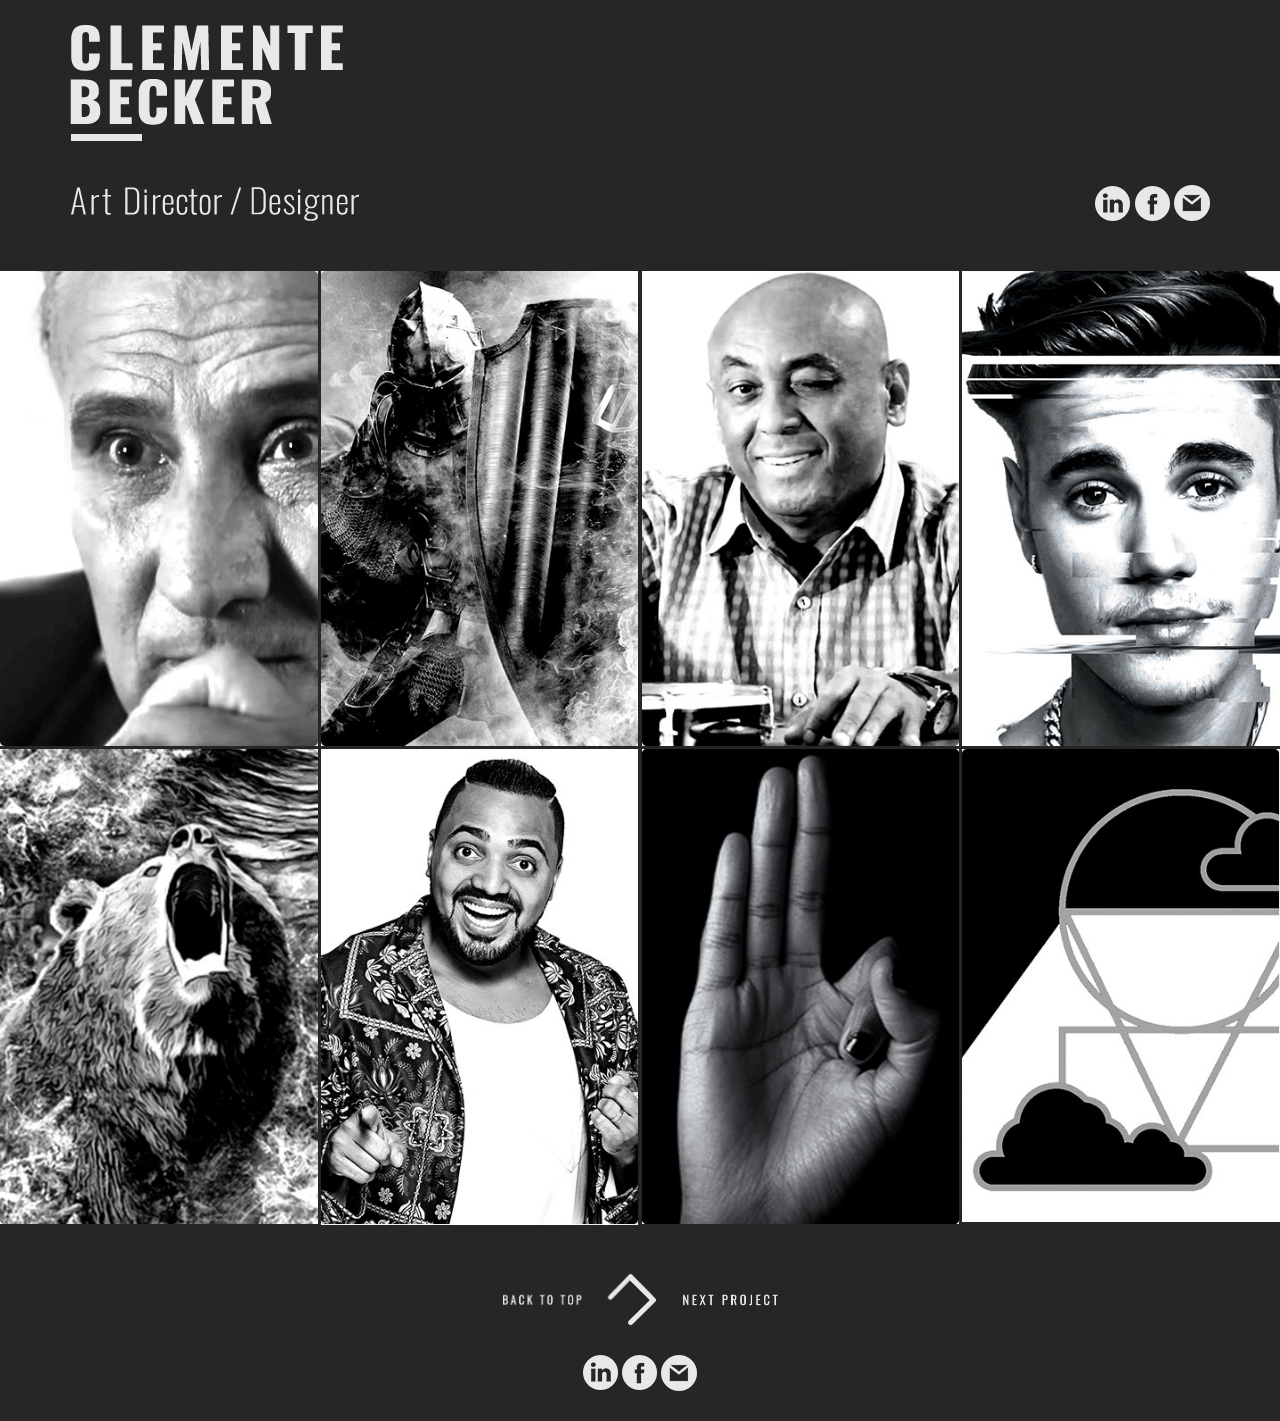
==== index.html @ b306f167 "arrumando a responsividade das imagens na home" ====
<html>
<head>
  <meta charset="UTF-8">
  <meta http-equiv="X-UA-Compatible" content="IE=edge">
  <meta name="viewport" content="width=device-width, initial-scale=1">

  <link rel="stylesheet" href='assets/css/bootstrap.min.css'>
  <link rel="stylesheet" href='assets/css/images.css' type="text/css">
  <link rel="stylesheet" href='assets/css/head.css' type="text/css">

  <script src="assets/libs/jquery-3.3.1.min.js"></script>

  <script src="https://stackpath.bootstrapcdn.com/bootstrap/4.3.1/js/bootstrap.min.js" integrity="sha384-JjSmVgyd0p3pXB1rRibZUAYoIIy6OrQ6VrjIEaFf/nJGzIxFDsf4x0xIM+B07jRM" crossorigin="anonymous"></script>
  <script src="assets/js/functions.js"></script>
  <!-- <script type="text/javascript" src="assets/js/bootstrap.js"></script> -->

  <title>Clemente Becker</title>
  <style>

    a:hover {
      text-decoration: none;
    }

    .pointer{
      cursor:pointer;
    }

  </style>
</head>
<body style="background-color:#262626; color:#e8e8e8">
    <div class="container">
        <div class="row justify-content-between marginAround" style="margin-top:25px; margin-bottom:50px">
            <div id="clementeBekcer">
                <a href="index.html">
                    <img src="assets/images/home/Logo.png" class="img-fluid" alt="Responsive image">
                </a>
            </div>
            <div class="alignIcons">
                <a target="blank" href="https://www.linkedin.com/in/clemente-a-becker-0a297139/">
                    <img class="linkedin" src="assets/images/home/linkedin.png">
                </a>
                <a target="blank" href="https://www.facebook.com/clementealmeida">
                    <img class="facebook" src="assets/images/home/fb.png">
                </a>
                <a target="blank" href="mailto:clementebeckeralmeida@gmail.com">
                    <img class="email" src="assets/images/home/email.png">
                </a>
            </div>

        </div>
    </div>

    <div style="margin-bottom:3px; display:flex">
       <!-- <div class="images">

           <div class="card_1 pointer projects" style=" margin-right:3px"><a href="e-mais-jogo.html"></a></div>
           <div class="card_2 pointer projects" style=" margin-right:3px "><a href="todo-mundo-joga.html"></a></div>
           <div class="card_3 pointer projects" style=" margin-right:3px"><a href="do-jeito-que-o-povo-gosta.html"></a></div>
           <div class="card_4 pointer projects"><a href="follow-on-spotify.html"></a></div>
       </div>

       <div class="images">
           <div class="card_5 pointer projects" style=" margin-right:3px"><a href="do-not-have-a-good-day.html"></a></div>
           <div class="card_6 pointer projects" style=" margin-right:3px"><a href="abriu-achou-ganhou.html"></a></div>
           <div class="card_7 pointer projects" style=" margin-right:3px"><a href="dubla-com-a-mao.html"></a></div>
           <div class="card_8 pointer projects"><a href="branding.html"></a></div>
        </div>
    </div> -->

        <div class="portifolio" style=" margin-right:3px">
            <img src="assets/images/home/TUMB_1.jpg" class="img-fluid" alt="Responsive image">
        </div>
        <div class="portifolio" style=" margin-right:3px">
            <img src="assets/images/home/TUMB_2.jpg" class="img-fluid" alt="Responsive image">
        </div>
        <div class="portifolio" style=" margin-right:3px">
            <img src="assets/images/home/TUMB_3.jpg" class="img-fluid" alt="Responsive image">
        </div>
        <div class="portifolio">
            <img src="assets/images/home/TUMB_4.jpg" class="img-fluid" alt="Responsive image">
        </div>

    </div>

    <div style="display:flex">

        <div class="portifolio" style=" margin-right:3px">
            <img src="assets/images/home/TUMB_5.jpg" class="img-fluid" alt="Responsive image">
        </div>
        <div class="portifolio" style=" margin-right:3px">
            <img src="assets/images/home/TUMB_6.jpg" class="img-fluid" alt="Responsive image">
        </div>
        <div class="portifolio" style=" margin-right:3px">
            <img src="assets/images/home/TUMB_7.jpg" class="img-fluid" alt="Responsive image">
        </div>
        <div class="portifolio">
            <img src="assets/images/home/TUMB_8.jpg" class="img-fluid" alt="Responsive image">
        </div>

    </div>

</body>

<footer>
    <div class="container">
        <div style="margin-bottom:30px; margin-top: 50px">
            <div style="display: flex; align-items: center; justify-content: center;">
                <a href="">
                    <img class="back_to_top" src="assets/images/home/back_to_top.png" width="150px" style="margin-right: -25px;margin-top: -20px;">
                </a>
                <a href="e-mais-jogo.html">
                    <img class="next_project" src="assets/images/home/next_project.png" width="150px">
                </a>
            </div>
        </div>

        <div class="text-center" style="margin-bottom:30px">
            <a  target="blank" href="https://www.linkedin.com/in/clemente-a-becker-0a297139/">
                <img class="linkedin" src="assets/images/home/linkedin.png">
            </a>
            <a target="blank" href="https://www.facebook.com/clementealmeida">
                <img class="facebook" src="assets/images/home/fb.png">
            </a>
            <a target="blank" href="mailto:clementebeckeralmeida@gmail.com">
                <img class="email" src="assets/images/home/email.png">
            </a>
        </div>
    </div>
</footer>
</html>
---- assets/css/images.css ----
/* // Medium devices (tablets, 768px and up) */
/* @media only screen and (min-width: 992px) { */
@media (min-width: 768px) {

  .card_1{
    height:420px;
    background: url("../images/home/TUMB_1.jpg");
    background-position: center center;
    background-repeat: no-repeat;
    background-size: cover;
    width: 25%;
  }

  .card_2{
    height:420px;
    background: url("../images/home/TUMB_2.jpg");
    background-position: center center;
    background-repeat: no-repeat;
    background-size: cover;
    width: 25%;
  }

  .card_3{
    height:420px;
    background: url("../images/home/TUMB_3.jpg");
    background-position: center center;
    background-repeat: no-repeat;
    background-size: cover;
    width: 25%;
  }

  .card_4{
    height:420px;
    background: url("../images/home/TUMB_4.jpg");
    background-position: center center;
    background-repeat: no-repeat;
    background-size: cover;
    width: 25%;
  }

  .card_5{
    height:420px;
    background: url("../images/home/TUMB_5.jpg");
    background-position: center center;
    background-repeat: no-repeat;
    background-size: cover;
    width: 25%;
  }

  .card_6{
    height:420px;
    background: url("../images/home/TUMB_6.jpg");
    background-position: center center;
    background-repeat: no-repeat;
    background-size: cover;
    width: 25%;
  }

  .card_7{
    height:420px;
    background: url("../images/home/TUMB_7.jpg");
    background-position: center center;
    background-repeat: no-repeat;
    background-size: cover;
    width: 25%;
  }

  .card_8{
    height:420px;
    background: url("../images/home/TUMB_8.jpg");
    background-position: center center;
    background-repeat: no-repeat;
    background-size: cover;
    width: 25%;
  }

  .card_1:hover {
      background: url("../images/home/TUMB_1_mo.jpg");
      background-position: center;
      background-repeat: no-repeat;
      background-size: cover;
      width: 25%;
  }

  .card_2:hover {
      background: url("../images/home/TUMB_2_mo.jpg");
      background-position: center center;
      background-repeat: no-repeat;
      background-size: cover;
      width: 25%;
  }

  .card_3:hover {
      background: url("../images/home/TUMB_3_mo.jpg");
      background-position: center center;
      background-repeat: no-repeat;
      background-size: cover;
      width: 25%;
  }

  .card_4:hover {
      background: url("../images/home/TUMB_4_mo.jpg");
      background-position: center center;
      background-repeat: no-repeat;
      background-size: cover;
      width: 25%;
  }

  .card_5:hover {
      background: url("../images/home/TUMB_5_mo.jpg");
      background-position: center center;
      background-repeat: no-repeat;
      background-size: cover;
      width: 25%;
  }

  .card_6:hover {
      background: url("../images/home/TUMB_6_mo.jpg");
      background-position: center center;
      background-repeat: no-repeat;
      background-size: cover;
      width: 25%;
  }

  .card_7:hover {
      background: url("../images/home/TUMB_7_mo.jpg");
      background-position: center center;
      background-repeat: no-repeat;
      background-size: cover;
      width: 25%;
  }

  .card_8:hover {
      background: url("../images/home/TUMB_8_mo.jpg");
      background-position: center center;
      background-repeat: no-repeat;
      background-size: cover;
      width: 25%;
  }


  /* .images{
    display: flex;
    align-items: center;
    justify-content: center;
    margin-bottom:3px;
  } */

  .portifolio{
    width: 25%;
  }


}
/* // Extra small devices (portrait phones, less than 576px) */
@media only screen and (max-width: 767px) {

  .card_1{
    height:420px;
    background: url("../images/home/TUMB_1.jpg");
    background-position: center center;
    background-repeat: no-repeat;
    background-size: cover;
    width: 100% !important;
  }

  .card_2{
    height:420px;
    background: url("../images/home/TUMB_2.jpg");
    background-position: center center;
    background-repeat: no-repeat;
    background-size: cover;
    width: 100% !important;
  }

  .card_3{
    height:420px;
    background: url("../images/home/TUMB_3.jpg");
    background-position: center center;
    background-repeat: no-repeat;
    background-size: cover;
    width: 100% !important;
  }

  .card_4{
    height:420px;
    background: url("../images/home/TUMB_4.jpg");
    background-position: center center;
    background-repeat: no-repeat;
    background-size: cover;
    width: 100% !important;
  }

  .card_5{
    height:420px;
    background: url("../images/home/TUMB_5.jpg");
    background-position: center center;
    background-repeat: no-repeat;
    background-size: cover;
    width: 100% !important;
  }

  .card_6{
    height:420px;
    background: url("../images/home/TUMB_6.jpg");
    background-position: center center;
    background-repeat: no-repeat;
    background-size: cover;
    width: 100% !important;
  }

  .card_7{
    height:420px;
    background: url("../images/home/TUMB_7.jpg");
    background-position: center center;
    background-repeat: no-repeat;
    background-size: cover;
    width: 100% !important;
  }

  .card_8{
    height:420px;
    background: url("../images/home/TUMB_8.jpg");
    background-position: center center;
    background-repeat: no-repeat;
    background-size: cover;
    width: 100% !important;
  }

  .card_1:hover {
      background: url("../images/home/TUMB_1_mo.jpg");
      background-position: center;
      background-repeat: no-repeat;
      background-size: cover;
      width: 100% !important;
  }

  .card_2:hover {
      background: url("../images/home/TUMB_2_mo.jpg");
      background-position: center center;
      background-repeat: no-repeat;
      background-size: cover;
      width: 100% !important;
  }

  .card_3:hover {
      background: url("../images/home/TUMB_3_mo.jpg");
      background-position: center center;
      background-repeat: no-repeat;
      background-size: cover;
      width: 100% !important;
  }

  .card_4:hover {
      background: url("../images/home/TUMB_4_mo.jpg");
      background-position: center center;
      background-repeat: no-repeat;
      background-size: cover;
      width: 100% !important;
  }

  .card_5:hover {
      background: url("../images/home/TUMB_5_mo.jpg");
      background-position: center center;
      background-repeat: no-repeat;
      background-size: cover;
      width: 100% !important;
  }

  .card_6:hover {
      background: url("../images/home/TUMB_6_mo.jpg");
      background-position: center center;
      background-repeat: no-repeat;
      background-size: cover;
      width: 100% !important;
  }

  .card_7:hover {
      background: url("../images/home/TUMB_7_mo.jpg");
      background-position: center center;
      background-repeat: no-repeat;
      background-size: cover;
      width: 100% !important;
  }

  .card_8:hover {
      background: url("../images/home/TUMB_8_mo.jpg");
      background-position: center center;
      background-repeat: no-repeat;
      background-size: cover;
      width: 100% !important;
  }

  /* .images{
    display: flex;


  } */

  .portifolio{
    width: 100%;
  }

  .gif{
    width: 100% !important;
  }

}



/* } */
---- assets/css/head.css ----
@media only screen and (min-width: 992px) {

  .alignIcons{
    margin-top: auto;
  }



}

@media only screen and (max-width: 600px) {

  .alignIcons{
    margin-top: 30px !important;
    margin-left: auto;
    margin-right: auto;
  }

  .marginAround{
    margin-left: auto;
    margin-right: auto;

  }


}
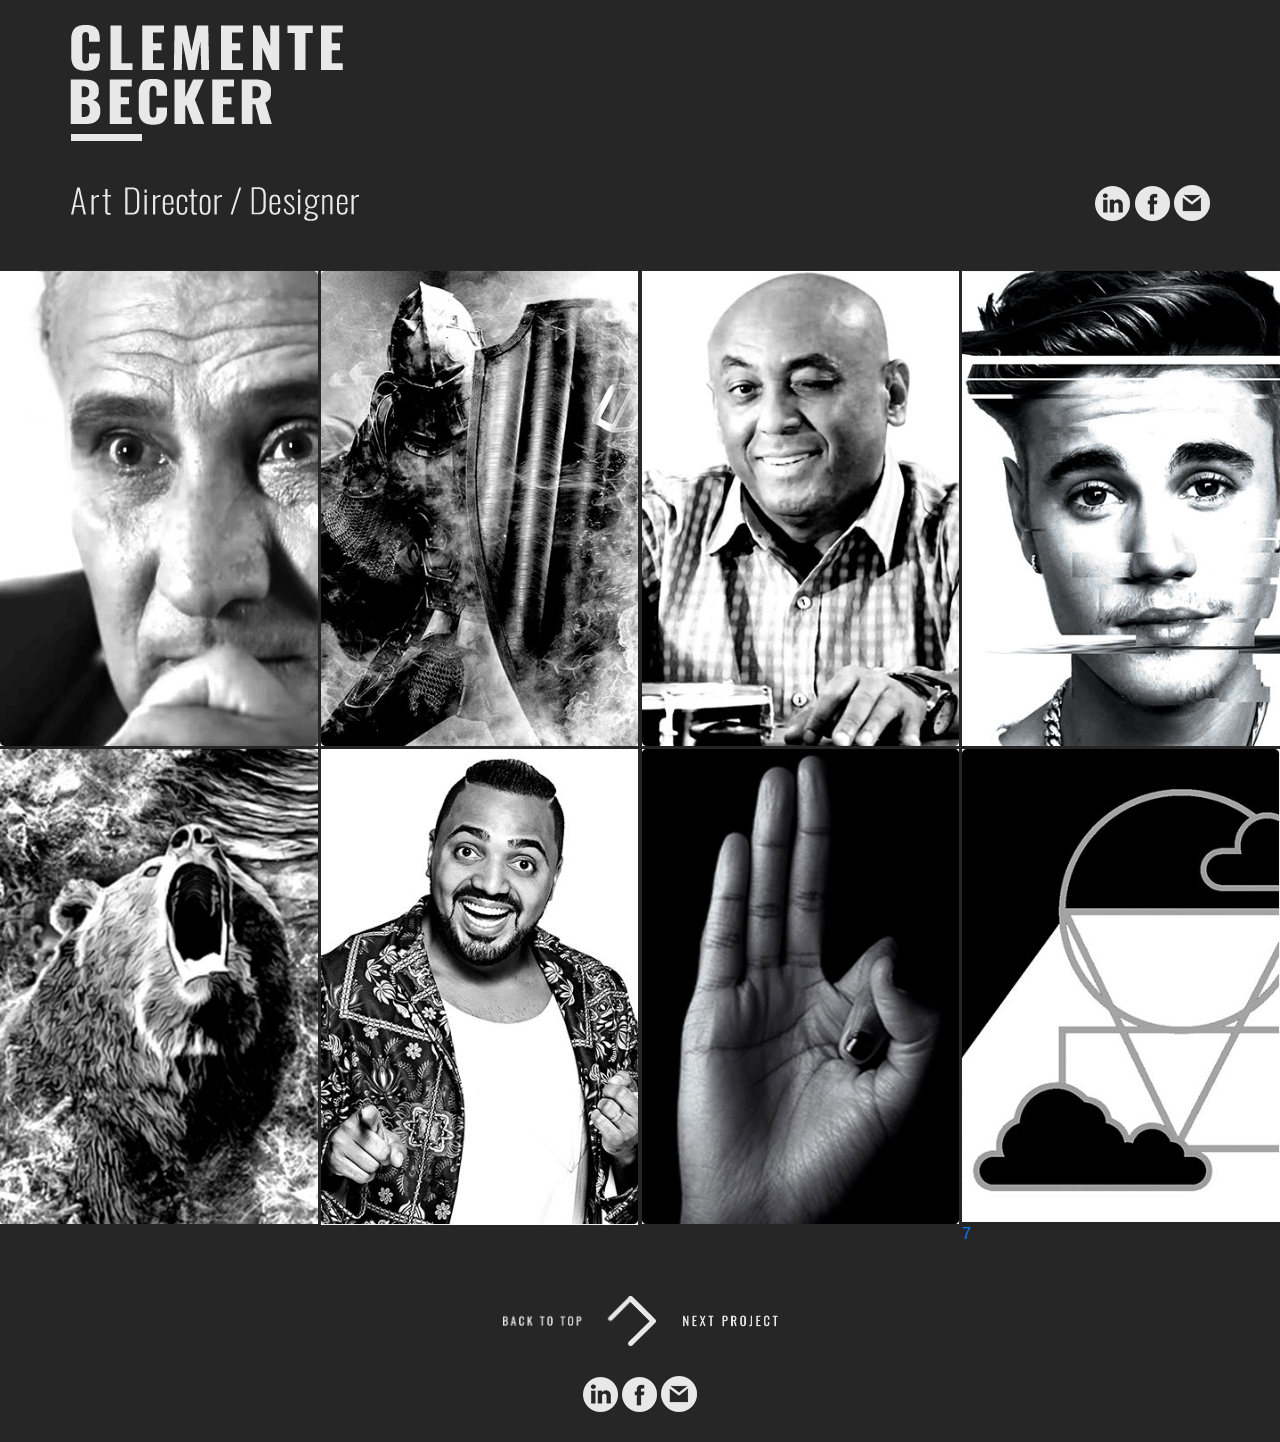
==== commit bb4ca672: "arrumando a responsividade das imagens na home" ====
--- a/index.html
+++ b/index.html
@@ -68,16 +68,24 @@
     </div> -->
 
         <div class="portifolio" style=" margin-right:3px">
-            <img src="assets/images/home/TUMB_1.jpg" class="img-fluid" alt="Responsive image">
+          <a href="e-mais-jogo.html.html">
+              <img src="assets/images/home/TUMB_1.jpg" class="img-fluid" alt="Responsive image">
+          </a>
         </div>
         <div class="portifolio" style=" margin-right:3px">
-            <img src="assets/images/home/TUMB_2.jpg" class="img-fluid" alt="Responsive image">
+          <a href="todo-mundo-joga.html">
+              <img src="assets/images/home/TUMB_2.jpg" class="img-fluid" alt="Responsive image">
+          </a>
         </div>
         <div class="portifolio" style=" margin-right:3px">
-            <img src="assets/images/home/TUMB_3.jpg" class="img-fluid" alt="Responsive image">
+          <a href="do-jeito-que-o-povo-gosta.html">
+              <img src="assets/images/home/TUMB_3.jpg" class="img-fluid" alt="Responsive image">
+          </a>
         </div>
         <div class="portifolio">
-            <img src="assets/images/home/TUMB_4.jpg" class="img-fluid" alt="Responsive image">
+          <a href="follow-on-spotify.html">
+              <img src="assets/images/home/TUMB_4.jpg" class="img-fluid" alt="Responsive image">
+          </a>
         </div>
 
     </div>
@@ -85,16 +93,24 @@
     <div style="display:flex">
 
         <div class="portifolio" style=" margin-right:3px">
-            <img src="assets/images/home/TUMB_5.jpg" class="img-fluid" alt="Responsive image">
+          <a href="do-not-have-a-good-day.html">
+              <img src="assets/images/home/TUMB_5.jpg" class="img-fluid" alt="Responsive image">
+          </a>
         </div>
         <div class="portifolio" style=" margin-right:3px">
-            <img src="assets/images/home/TUMB_6.jpg" class="img-fluid" alt="Responsive image">
+          <a href="abriu-achou-ganhou.html">
+              <img src="assets/images/home/TUMB_6.jpg" class="img-fluid" alt="Responsive image">
+          </a>
         </div>
         <div class="portifolio" style=" margin-right:3px">
-            <img src="assets/images/home/TUMB_7.jpg" class="img-fluid" alt="Responsive image">
+          <a href="dubla-com-a-mao.html">
+              <img src="assets/images/home/TUMB_7.jpg" class="img-fluid" alt="Responsive image">
+          </a>
         </div>
         <div class="portifolio">
-            <img src="assets/images/home/TUMB_8.jpg" class="img-fluid" alt="Responsive image">
+          <a href="branding.html">
+              <img src="assets/images/home/TUMB_8.jpg" class="img-fluid" alt="Responsive image">7
+          </a>    
         </div>
 
     </div>
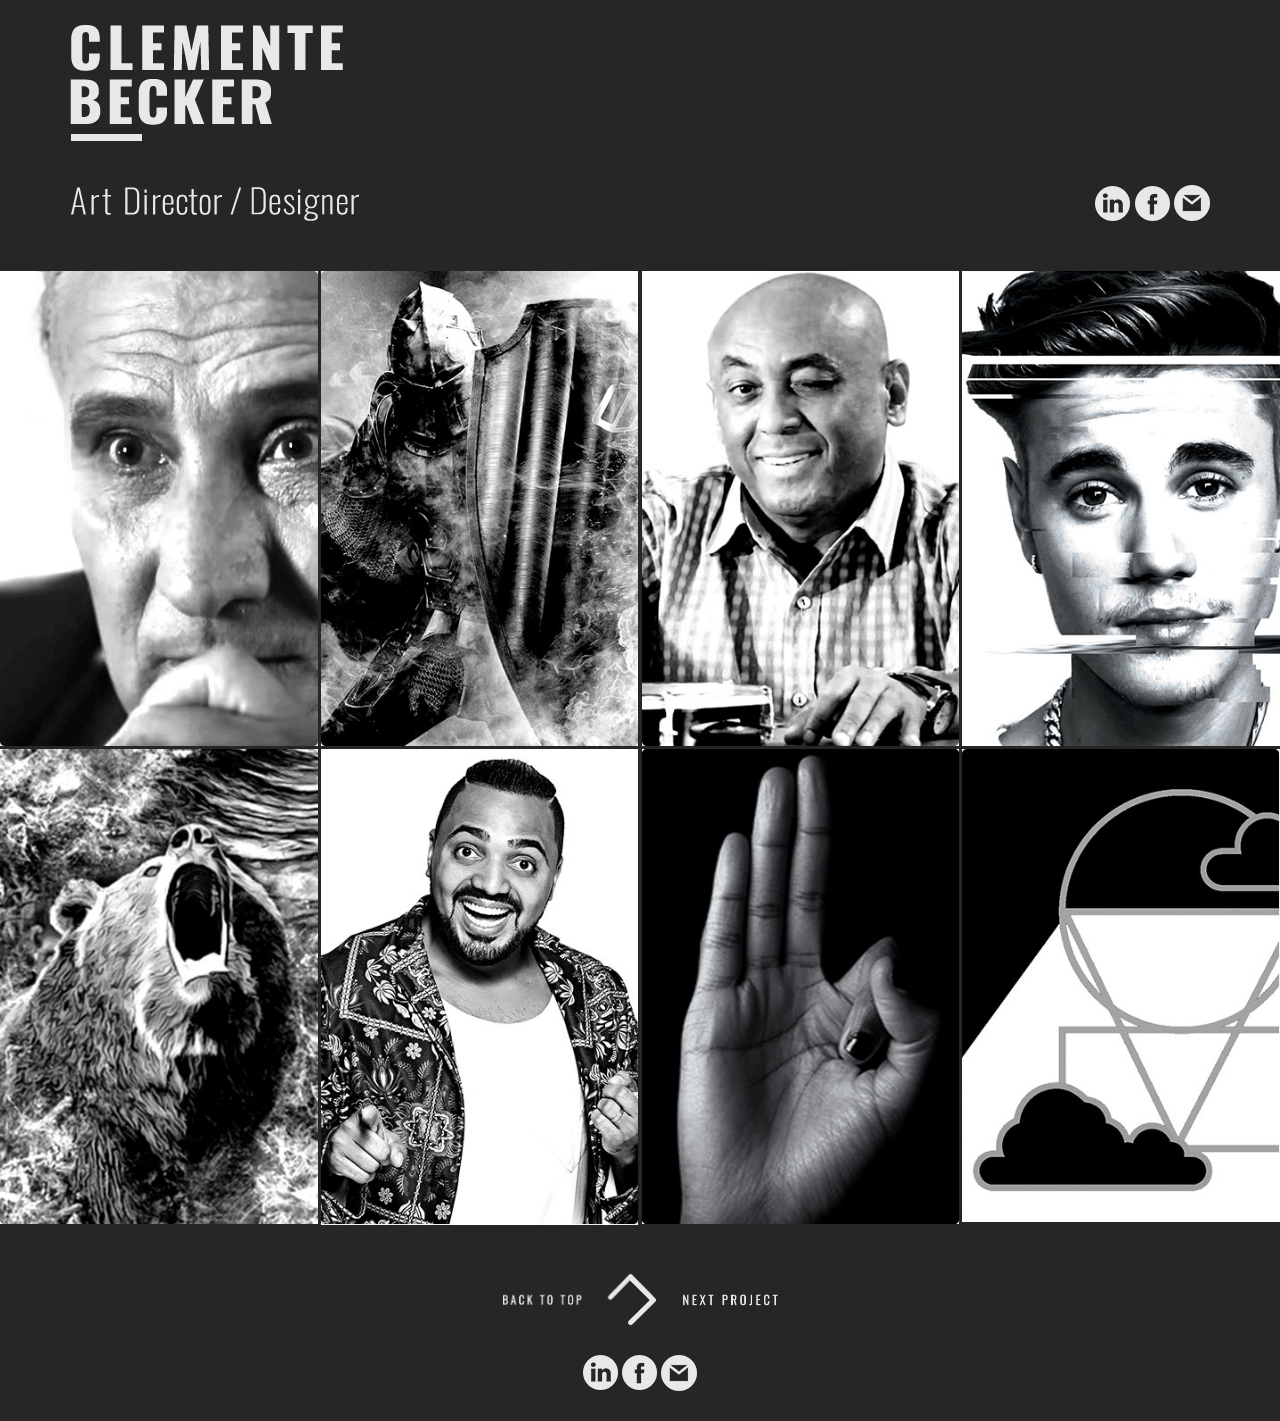
==== commit 6da34d16: "arrumando a responsividade das imagens na home" ====
--- a/index.html
+++ b/index.html
@@ -68,7 +68,7 @@
     </div> -->
 
         <div class="portifolio" style=" margin-right:3px">
-          <a href="e-mais-jogo.html.html">
+          <a href="e-mais-jogo.html">
               <img src="assets/images/home/TUMB_1.jpg" class="img-fluid" alt="Responsive image">
           </a>
         </div>
@@ -109,8 +109,8 @@
         </div>
         <div class="portifolio">
           <a href="branding.html">
-              <img src="assets/images/home/TUMB_8.jpg" class="img-fluid" alt="Responsive image">7
-          </a>    
+              <img src="assets/images/home/TUMB_8.jpg" class="img-fluid" alt="Responsive image">
+          </a>
         </div>
 
     </div>
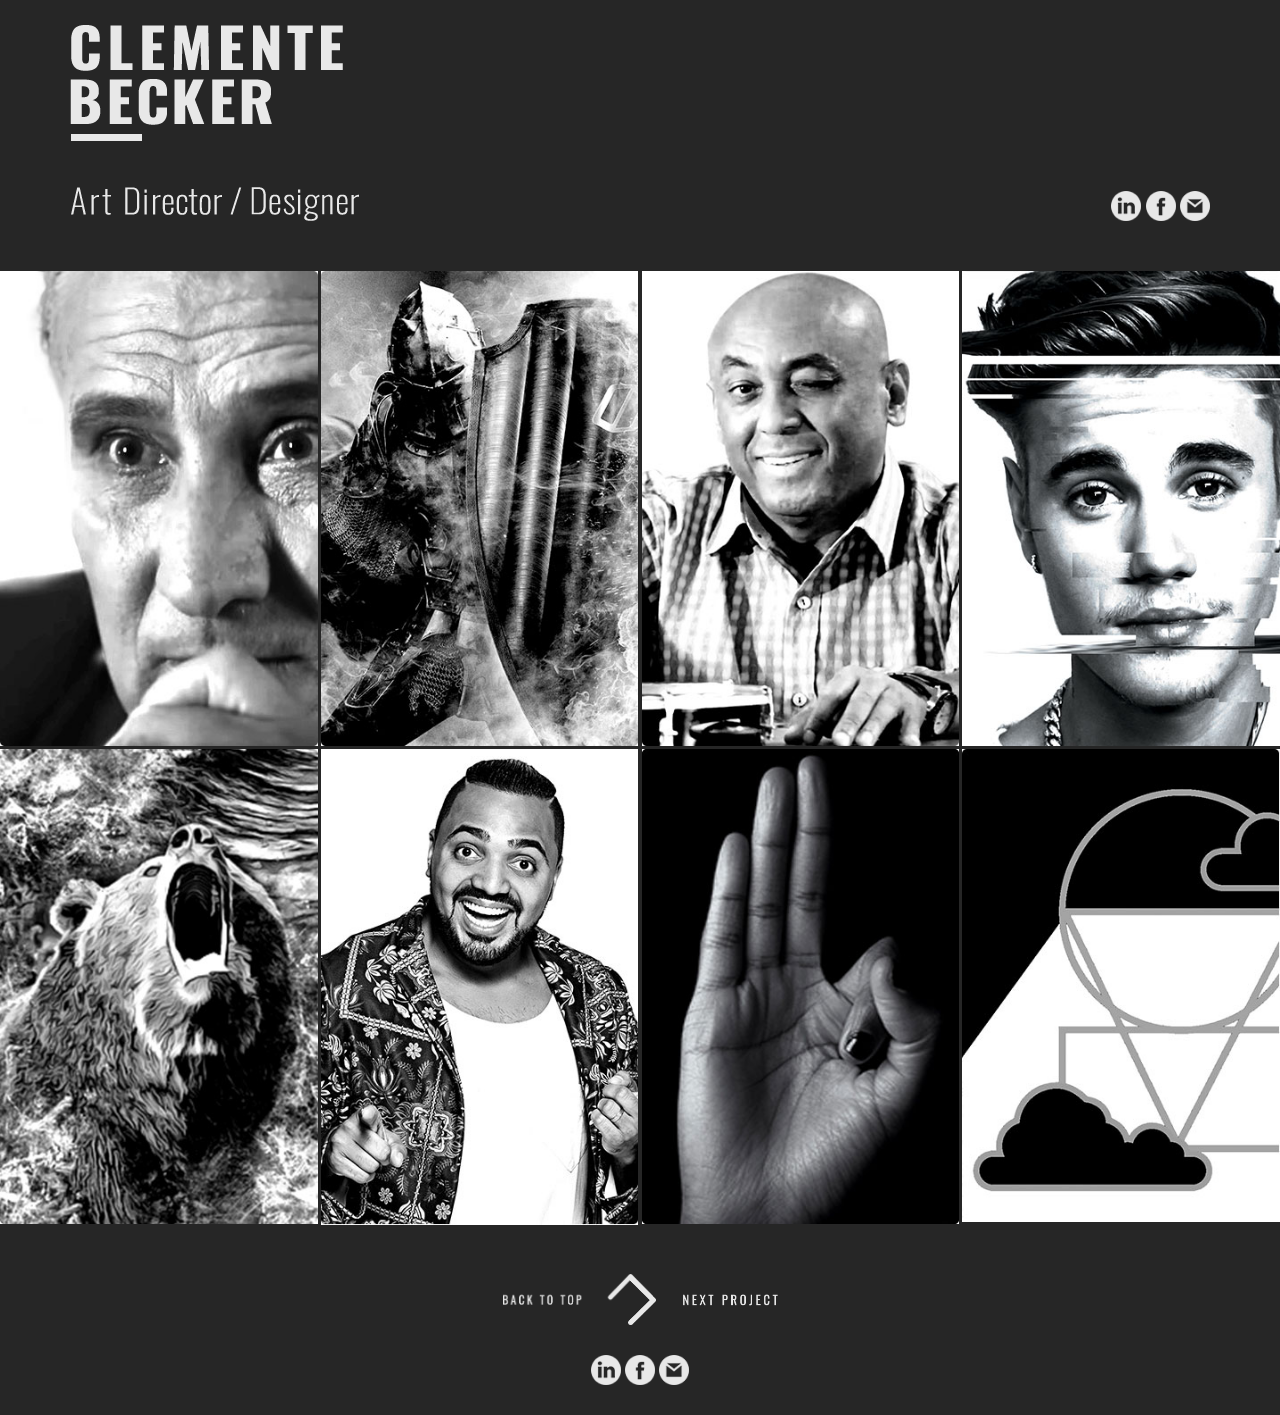
==== commit 07aa8ca1: "alteracoes finais" ====
--- a/index.html
+++ b/index.html
@@ -37,35 +37,20 @@
             </div>
             <div class="alignIcons">
                 <a target="blank" href="https://www.linkedin.com/in/clemente-a-becker-0a297139/">
-                    <img class="linkedin" src="assets/images/home/linkedin.png">
+                    <img class="linkedin" src="assets/images/home/linkedin.png" width="30">
                 </a>
                 <a target="blank" href="https://www.facebook.com/clementealmeida">
-                    <img class="facebook" src="assets/images/home/fb.png">
+                    <img class="facebook" src="assets/images/home/fb.png"  width="30">
                 </a>
                 <a target="blank" href="mailto:clementebeckeralmeida@gmail.com">
-                    <img class="email" src="assets/images/home/email.png">
+                    <img class="email" src="assets/images/home/email.png"  width="30">
                 </a>
             </div>
 
         </div>
     </div>
 
-    <div style="margin-bottom:3px; display:flex">
-       <!-- <div class="images">
-
-           <div class="card_1 pointer projects" style=" margin-right:3px"><a href="e-mais-jogo.html"></a></div>
-           <div class="card_2 pointer projects" style=" margin-right:3px "><a href="todo-mundo-joga.html"></a></div>
-           <div class="card_3 pointer projects" style=" margin-right:3px"><a href="do-jeito-que-o-povo-gosta.html"></a></div>
-           <div class="card_4 pointer projects"><a href="follow-on-spotify.html"></a></div>
-       </div>
-
-       <div class="images">
-           <div class="card_5 pointer projects" style=" margin-right:3px"><a href="do-not-have-a-good-day.html"></a></div>
-           <div class="card_6 pointer projects" style=" margin-right:3px"><a href="abriu-achou-ganhou.html"></a></div>
-           <div class="card_7 pointer projects" style=" margin-right:3px"><a href="dubla-com-a-mao.html"></a></div>
-           <div class="card_8 pointer projects"><a href="branding.html"></a></div>
-        </div>
-    </div> -->
+    <div style="margin-bottom:3px; display:flex" class="giantScreens">
 
         <div class="portifolio" style=" margin-right:3px">
           <a href="e-mais-jogo.html">
@@ -90,7 +75,7 @@
 
     </div>
 
-    <div style="display:flex">
+    <div style="display:flex" class="giantScreens">
 
         <div class="portifolio" style=" margin-right:3px">
           <a href="do-not-have-a-good-day.html">
@@ -132,13 +117,13 @@
 
         <div class="text-center" style="margin-bottom:30px">
             <a  target="blank" href="https://www.linkedin.com/in/clemente-a-becker-0a297139/">
-                <img class="linkedin" src="assets/images/home/linkedin.png">
+                <img class="linkedin" src="assets/images/home/linkedin.png" width="30">
             </a>
             <a target="blank" href="https://www.facebook.com/clementealmeida">
-                <img class="facebook" src="assets/images/home/fb.png">
+                <img class="facebook" src="assets/images/home/fb.png" width="30">
             </a>
             <a target="blank" href="mailto:clementebeckeralmeida@gmail.com">
-                <img class="email" src="assets/images/home/email.png">
+                <img class="email" src="assets/images/home/email.png" width="30">
             </a>
         </div>
     </div>
--- a/assets/css/images.css
+++ b/assets/css/images.css
@@ -2,149 +2,6 @@
 /* @media only screen and (min-width: 992px) { */
 @media (min-width: 768px) {
 
-  .card_1{
-    height:420px;
-    background: url("../images/home/TUMB_1.jpg");
-    background-position: center center;
-    background-repeat: no-repeat;
-    background-size: cover;
-    width: 25%;
-  }
-
-  .card_2{
-    height:420px;
-    background: url("../images/home/TUMB_2.jpg");
-    background-position: center center;
-    background-repeat: no-repeat;
-    background-size: cover;
-    width: 25%;
-  }
-
-  .card_3{
-    height:420px;
-    background: url("../images/home/TUMB_3.jpg");
-    background-position: center center;
-    background-repeat: no-repeat;
-    background-size: cover;
-    width: 25%;
-  }
-
-  .card_4{
-    height:420px;
-    background: url("../images/home/TUMB_4.jpg");
-    background-position: center center;
-    background-repeat: no-repeat;
-    background-size: cover;
-    width: 25%;
-  }
-
-  .card_5{
-    height:420px;
-    background: url("../images/home/TUMB_5.jpg");
-    background-position: center center;
-    background-repeat: no-repeat;
-    background-size: cover;
-    width: 25%;
-  }
-
-  .card_6{
-    height:420px;
-    background: url("../images/home/TUMB_6.jpg");
-    background-position: center center;
-    background-repeat: no-repeat;
-    background-size: cover;
-    width: 25%;
-  }
-
-  .card_7{
-    height:420px;
-    background: url("../images/home/TUMB_7.jpg");
-    background-position: center center;
-    background-repeat: no-repeat;
-    background-size: cover;
-    width: 25%;
-  }
-
-  .card_8{
-    height:420px;
-    background: url("../images/home/TUMB_8.jpg");
-    background-position: center center;
-    background-repeat: no-repeat;
-    background-size: cover;
-    width: 25%;
-  }
-
-  .card_1:hover {
-      background: url("../images/home/TUMB_1_mo.jpg");
-      background-position: center;
-      background-repeat: no-repeat;
-      background-size: cover;
-      width: 25%;
-  }
-
-  .card_2:hover {
-      background: url("../images/home/TUMB_2_mo.jpg");
-      background-position: center center;
-      background-repeat: no-repeat;
-      background-size: cover;
-      width: 25%;
-  }
-
-  .card_3:hover {
-      background: url("../images/home/TUMB_3_mo.jpg");
-      background-position: center center;
-      background-repeat: no-repeat;
-      background-size: cover;
-      width: 25%;
-  }
-
-  .card_4:hover {
-      background: url("../images/home/TUMB_4_mo.jpg");
-      background-position: center center;
-      background-repeat: no-repeat;
-      background-size: cover;
-      width: 25%;
-  }
-
-  .card_5:hover {
-      background: url("../images/home/TUMB_5_mo.jpg");
-      background-position: center center;
-      background-repeat: no-repeat;
-      background-size: cover;
-      width: 25%;
-  }
-
-  .card_6:hover {
-      background: url("../images/home/TUMB_6_mo.jpg");
-      background-position: center center;
-      background-repeat: no-repeat;
-      background-size: cover;
-      width: 25%;
-  }
-
-  .card_7:hover {
-      background: url("../images/home/TUMB_7_mo.jpg");
-      background-position: center center;
-      background-repeat: no-repeat;
-      background-size: cover;
-      width: 25%;
-  }
-
-  .card_8:hover {
-      background: url("../images/home/TUMB_8_mo.jpg");
-      background-position: center center;
-      background-repeat: no-repeat;
-      background-size: cover;
-      width: 25%;
-  }
-
-
-  /* .images{
-    display: flex;
-    align-items: center;
-    justify-content: center;
-    margin-bottom:3px;
-  } */
 
   .portifolio{
     width: 25%;
@@ -155,147 +12,7 @@
 /* // Extra small devices (portrait phones, less than 576px) */
 @media only screen and (max-width: 767px) {
 
-  .card_1{
-    height:420px;
-    background: url("../images/home/TUMB_1.jpg");
-    background-position: center center;
-    background-repeat: no-repeat;
-    background-size: cover;
-    width: 100% !important;
-  }
 
-  .card_2{
-    height:420px;
-    background: url("../images/home/TUMB_2.jpg");
-    background-position: center center;
-    background-repeat: no-repeat;
-    background-size: cover;
-    width: 100% !important;
-  }
-
-  .card_3{
-    height:420px;
-    background: url("../images/home/TUMB_3.jpg");
-    background-position: center center;
-    background-repeat: no-repeat;
-    background-size: cover;
-    width: 100% !important;
-  }
-
-  .card_4{
-    height:420px;
-    background: url("../images/home/TUMB_4.jpg");
-    background-position: center center;
-    background-repeat: no-repeat;
-    background-size: cover;
-    width: 100% !important;
-  }
-
-  .card_5{
-    height:420px;
-    background: url("../images/home/TUMB_5.jpg");
-    background-position: center center;
-    background-repeat: no-repeat;
-    background-size: cover;
-    width: 100% !important;
-  }
-
-  .card_6{
-    height:420px;
-    background: url("../images/home/TUMB_6.jpg");
-    background-position: center center;
-    background-repeat: no-repeat;
-    background-size: cover;
-    width: 100% !important;
-  }
-
-  .card_7{
-    height:420px;
-    background: url("../images/home/TUMB_7.jpg");
-    background-position: center center;
-    background-repeat: no-repeat;
-    background-size: cover;
-    width: 100% !important;
-  }
-
-  .card_8{
-    height:420px;
-    background: url("../images/home/TUMB_8.jpg");
-    background-position: center center;
-    background-repeat: no-repeat;
-    background-size: cover;
-    width: 100% !important;
-  }
-
-  .card_1:hover {
-      background: url("../images/home/TUMB_1_mo.jpg");
-      background-position: center;
-      background-repeat: no-repeat;
-      background-size: cover;
-      width: 100% !important;
-  }
-
-  .card_2:hover {
-      background: url("../images/home/TUMB_2_mo.jpg");
-      background-position: center center;
-      background-repeat: no-repeat;
-      background-size: cover;
-      width: 100% !important;
-  }
-
-  .card_3:hover {
-      background: url("../images/home/TUMB_3_mo.jpg");
-      background-position: center center;
-      background-repeat: no-repeat;
-      background-size: cover;
-      width: 100% !important;
-  }
-
-  .card_4:hover {
-      background: url("../images/home/TUMB_4_mo.jpg");
-      background-position: center center;
-      background-repeat: no-repeat;
-      background-size: cover;
-      width: 100% !important;
-  }
-
-  .card_5:hover {
-      background: url("../images/home/TUMB_5_mo.jpg");
-      background-position: center center;
-      background-repeat: no-repeat;
-      background-size: cover;
-      width: 100% !important;
-  }
-
-  .card_6:hover {
-      background: url("../images/home/TUMB_6_mo.jpg");
-      background-position: center center;
-      background-repeat: no-repeat;
-      background-size: cover;
-      width: 100% !important;
-  }
-
-  .card_7:hover {
-      background: url("../images/home/TUMB_7_mo.jpg");
-      background-position: center center;
-      background-repeat: no-repeat;
-      background-size: cover;
-      width: 100% !important;
-  }
-
-  .card_8:hover {
-      background: url("../images/home/TUMB_8_mo.jpg");
-      background-position: center center;
-      background-repeat: no-repeat;
-      background-size: cover;
-      width: 100% !important;
-  }
-
-  /* .images{
-    display: flex;
-
-
-  } */
 
   .portifolio{
     width: 100%;
@@ -308,5 +25,24 @@
 }
 
 
+@media (min-width: 1441px) {
+
+
+  .giantScreens {
+    width: 1500px;
+    margin-left: auto;
+    margin-right: auto;
+  }
+
+  .giantScreens div{
+    margin: -5px !important;
+  }
+
+  .giantScreensImg {
+    text-align: center;
+  }
+
+ }
+
 
 /* } */
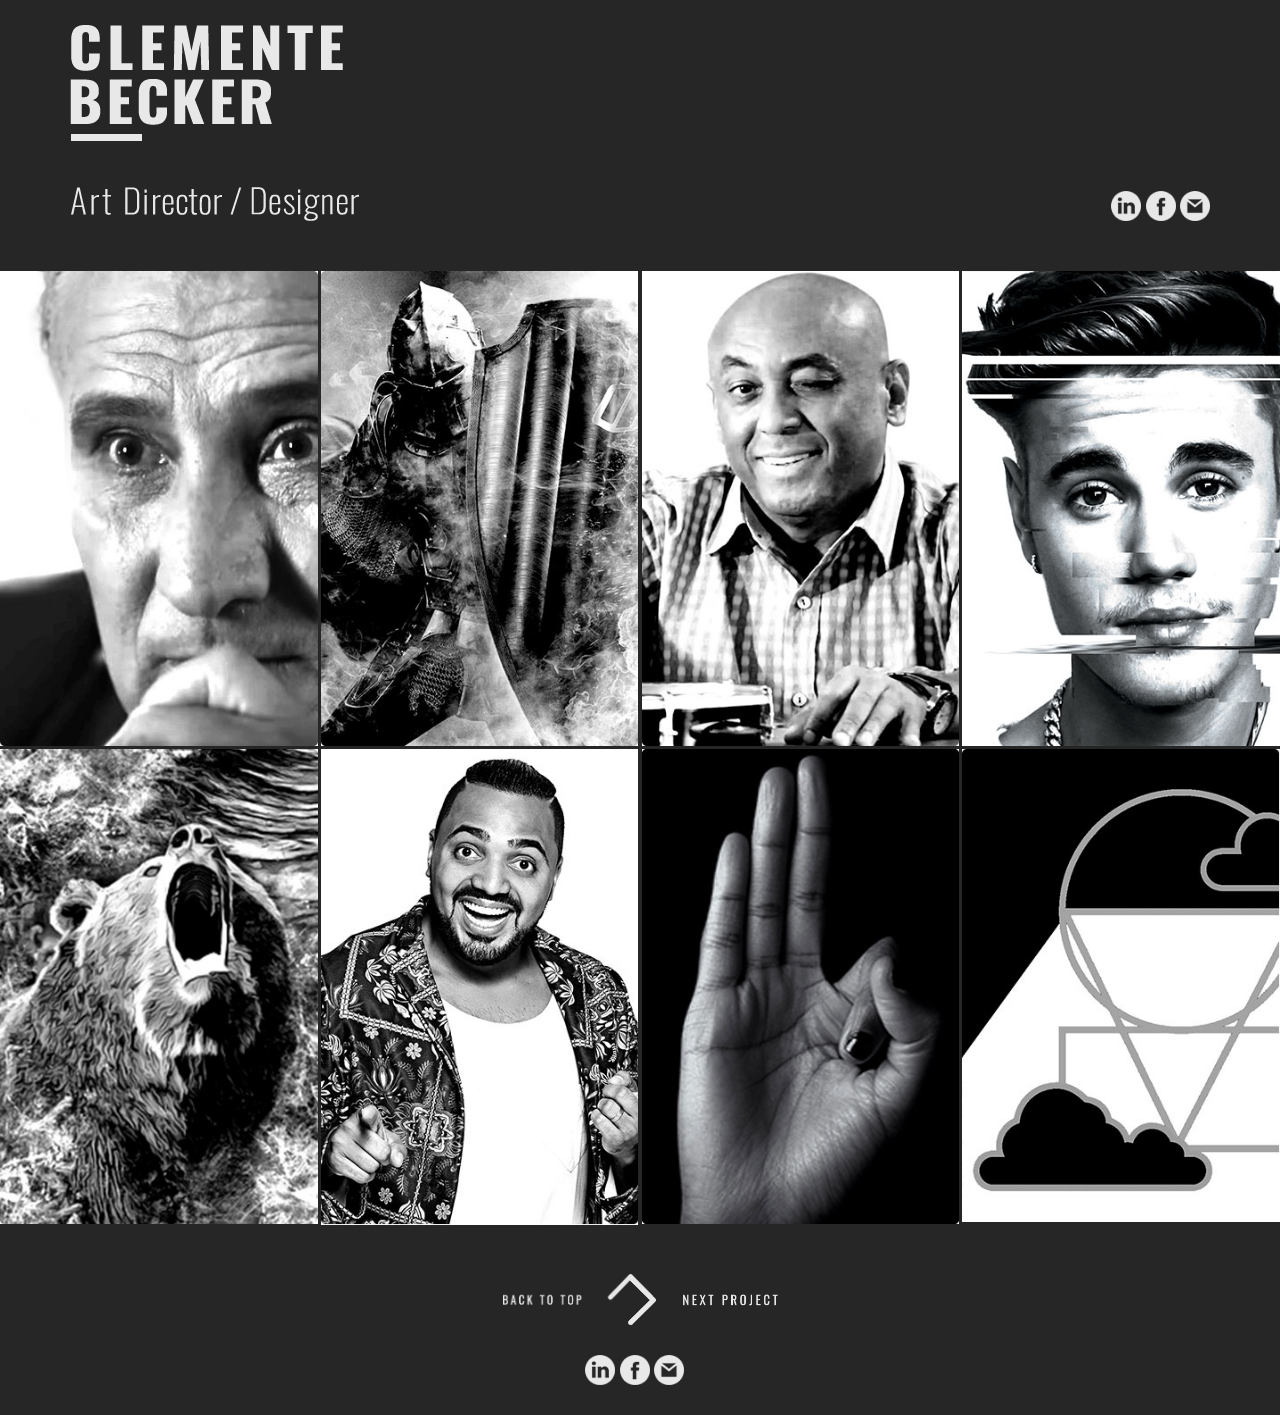
==== commit 7fd53c24: "algumas arrumacoes finais" ====
--- a/index.html
+++ b/index.html
@@ -12,7 +12,6 @@
 
   <script src="https://stackpath.bootstrapcdn.com/bootstrap/4.3.1/js/bootstrap.min.js" integrity="sha384-JjSmVgyd0p3pXB1rRibZUAYoIIy6OrQ6VrjIEaFf/nJGzIxFDsf4x0xIM+B07jRM" crossorigin="anonymous"></script>
   <script src="assets/js/functions.js"></script>
-  <!-- <script type="text/javascript" src="assets/js/bootstrap.js"></script> -->
 
   <title>Clemente Becker</title>
   <style>
@@ -52,24 +51,24 @@
 
     <div style="margin-bottom:3px; display:flex" class="giantScreens">
 
-        <div class="portifolio" style=" margin-right:3px">
+        <div class="portifolio img_1" style=" margin-right:3px">
           <a href="e-mais-jogo.html">
-              <img src="assets/images/home/TUMB_1.jpg" class="img-fluid" alt="Responsive image">
+              <img src="assets/images/home/TUMB_1.jpg" class="img-fluid img_1_this" alt="Responsive image">
           </a>
         </div>
-        <div class="portifolio" style=" margin-right:3px">
+        <div class="portifolio img_2" style=" margin-right:3px">
           <a href="todo-mundo-joga.html">
-              <img src="assets/images/home/TUMB_2.jpg" class="img-fluid" alt="Responsive image">
+              <img src="assets/images/home/TUMB_2.jpg" class="img-fluid img_2_this" alt="Responsive image">
           </a>
         </div>
-        <div class="portifolio" style=" margin-right:3px">
+        <div class="portifolio img_3" style=" margin-right:3px">
           <a href="do-jeito-que-o-povo-gosta.html">
-              <img src="assets/images/home/TUMB_3.jpg" class="img-fluid" alt="Responsive image">
+              <img src="assets/images/home/TUMB_3.jpg" class="img-fluid img_3_this" alt="Responsive image">
           </a>
         </div>
-        <div class="portifolio">
+        <div class="portifolio img_4">
           <a href="follow-on-spotify.html">
-              <img src="assets/images/home/TUMB_4.jpg" class="img-fluid" alt="Responsive image">
+              <img src="assets/images/home/TUMB_4.jpg" class="img-fluid img_4_this" alt="Responsive image">
           </a>
         </div>
 
@@ -77,24 +76,24 @@
 
     <div style="display:flex" class="giantScreens">
 
-        <div class="portifolio" style=" margin-right:3px">
+        <div class="portifolio img_5" style=" margin-right:3px">
           <a href="do-not-have-a-good-day.html">
-              <img src="assets/images/home/TUMB_5.jpg" class="img-fluid" alt="Responsive image">
+              <img src="assets/images/home/TUMB_5.jpg" class="img-fluid img_5_this" alt="Responsive image">
           </a>
         </div>
-        <div class="portifolio" style=" margin-right:3px">
+        <div class="portifolio img_6" style=" margin-right:3px">
           <a href="abriu-achou-ganhou.html">
-              <img src="assets/images/home/TUMB_6.jpg" class="img-fluid" alt="Responsive image">
+              <img src="assets/images/home/TUMB_6.jpg" class="img-fluid img_6_this" alt="Responsive image">
           </a>
         </div>
-        <div class="portifolio" style=" margin-right:3px">
+        <div class="portifolio img_7" style=" margin-right:3px">
           <a href="dubla-com-a-mao.html">
-              <img src="assets/images/home/TUMB_7.jpg" class="img-fluid" alt="Responsive image">
+              <img src="assets/images/home/TUMB_7.jpg" class="img-fluid img_7_this" alt="Responsive image">
           </a>
         </div>
-        <div class="portifolio">
+        <div class="portifolio img_8">
           <a href="branding.html">
-              <img src="assets/images/home/TUMB_8.jpg" class="img-fluid" alt="Responsive image">
+              <img src="assets/images/home/TUMB_8.jpg" class="img-fluid img_8_this" alt="Responsive image">
           </a>
         </div>
 
@@ -107,24 +106,26 @@
         <div style="margin-bottom:30px; margin-top: 50px">
             <div style="display: flex; align-items: center; justify-content: center;">
                 <a href="">
-                    <img class="back_to_top" src="assets/images/home/back_to_top.png" width="150px" style="margin-right: -25px;margin-top: -20px;">
+                    <img id="back_to_top" class="back_to_top" src="assets/images/home/back_to_top.png" width="150px" style="margin-right: -25px;margin-top: -20px;">
                 </a>
                 <a href="e-mais-jogo.html">
-                    <img class="next_project" src="assets/images/home/next_project.png" width="150px">
+                    <img id="next_project" class="next_project" src="assets/images/home/next_project.png" width="150px">
                 </a>
             </div>
         </div>
 
         <div class="text-center" style="margin-bottom:30px">
-            <a  target="blank" href="https://www.linkedin.com/in/clemente-a-becker-0a297139/">
-                <img class="linkedin" src="assets/images/home/linkedin.png" width="30">
-            </a>
-            <a target="blank" href="https://www.facebook.com/clementealmeida">
-                <img class="facebook" src="assets/images/home/fb.png" width="30">
-            </a>
-            <a target="blank" href="mailto:clementebeckeralmeida@gmail.com">
-                <img class="email" src="assets/images/home/email.png" width="30">
-            </a>
+            <div class="left">
+                <a  target="blank" href="https://www.linkedin.com/in/clemente-a-becker-0a297139/">
+                    <img class="linkedin" src="assets/images/home/linkedin.png" width="30">
+                </a>
+                <a target="blank" href="https://www.facebook.com/clementealmeida">
+                    <img class="facebook" src="assets/images/home/fb.png" width="30">
+                </a>
+                <a target="blank" href="mailto:clementebeckeralmeida@gmail.com">
+                    <img class="email" src="assets/images/home/email.png" width="30">
+                </a>
+            </div>
         </div>
     </div>
 </footer>
--- a/assets/css/images.css
+++ b/assets/css/images.css
@@ -5,6 +5,10 @@
 
   .portifolio{
     width: 25%;
+  }
+
+  .left{
+    margin-left: -11px;
   }
 
 
@@ -44,5 +48,9 @@
 
  }
 
+ .erase{
+   opacity: .1;
+ }
+
 
 /* } */
